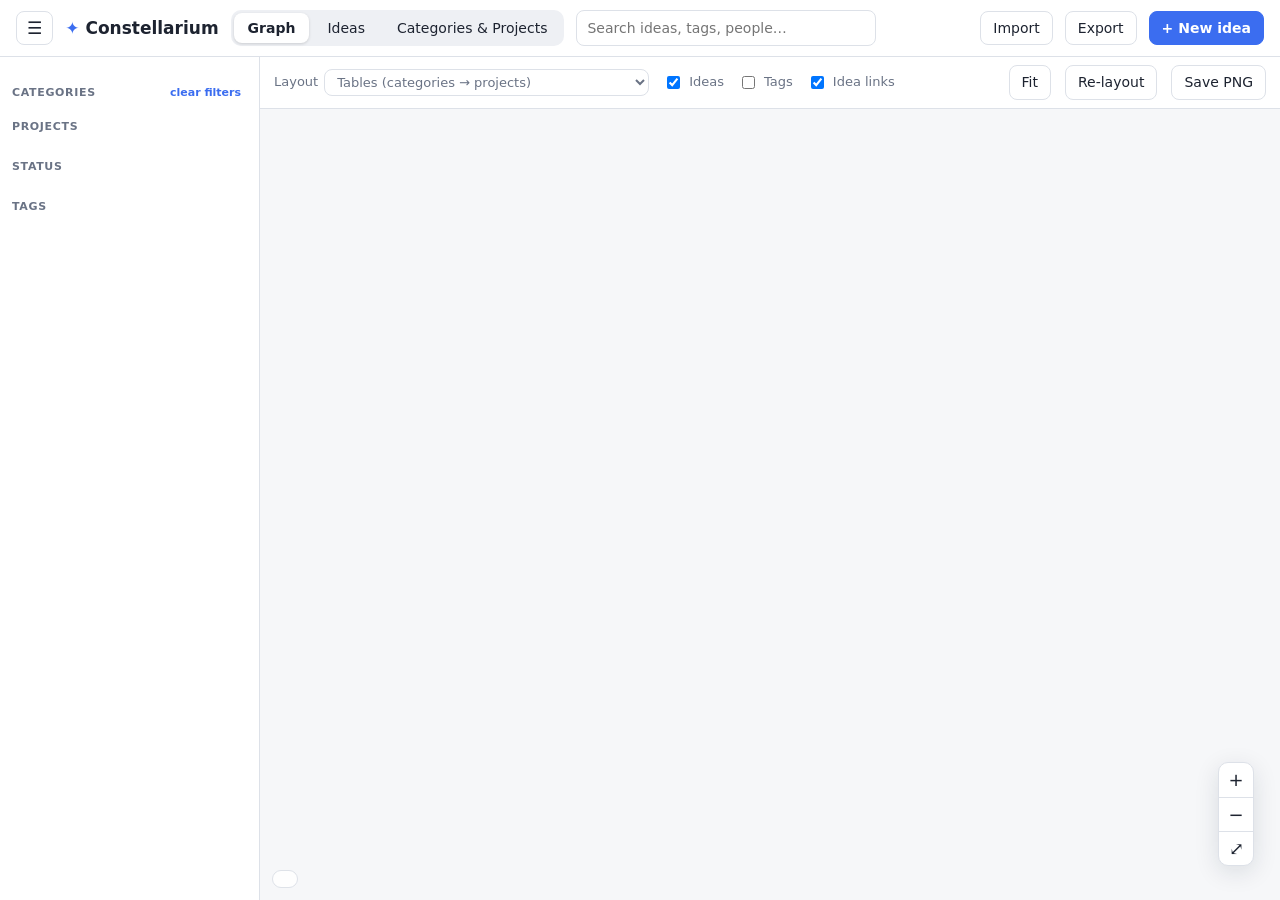
==== static/index.html @ 7af9209d "Constellarium: private idea atlas, now deployable on Vercel - Web mode in core.py (switched on by Ve" ====
<!doctype html>
<html lang="en">
<head>
<meta charset="utf-8">
<meta name="viewport" content="width=device-width, initial-scale=1">
<title>Constellarium</title>
<link rel="icon" href="favicon.png">
<link rel="stylesheet" href="style.css">
</head>
<body>
<header class="topbar">
  <button id="btnSide" class="ghost icon" title="Hide / show sidebar" aria-label="Toggle sidebar">&#9776;</button>
  <div class="brand"><span class="logo">&#10022;</span> Constellarium</div>
  <nav class="tabs" id="tabs">
    <button data-view="graph" class="active">Graph</button>
    <button data-view="ideas">Ideas</button>
    <button data-view="manage">Categories &amp; Projects</button>
  </nav>
  <input id="search" type="search" placeholder="Search ideas, tags, people…" autocomplete="off">
  <div class="spacer"></div>
  <button id="btnImport" class="ghost">Import</button>
  <button id="btnExport" class="ghost">Export</button>
  <button id="btnLogout" class="ghost" hidden>Log out</button>
  <button id="btnNew" class="primary">+ New idea</button>
</header>

<div class="layout">
  <aside class="sidebar" id="sidebar">
    <div class="stats" id="stats"></div>
    <section>
      <h4>Categories <button class="mini" id="clearFilters" title="Clear all filters">clear filters</button></h4>
      <div id="catTree" class="tree"></div>
    </section>
    <section>
      <h4>Projects</h4>
      <div id="projList" class="chips-col"></div>
    </section>
    <section>
      <h4>Status</h4>
      <div id="statusList" class="chips"></div>
    </section>
    <section>
      <h4>Tags</h4>
      <div id="tagList" class="chips"></div>
    </section>
  </aside>

  <main class="main">
    <!-- GRAPH -->
    <div id="view-graph" class="view">
      <div class="graph-toolbar">
        <label>Layout
          <select id="gMode">
            <option value="board">Tables (categories → projects)</option>
            <option value="treemap">Zoomable treemap (all ideas, click to zoom)</option>
            <option value="full">Full network (ideas · categories · projects)</option>
            <option value="map">Category ↔ Project map</option>
          </select>
        </label>
        <label class="chk gx"><input type="checkbox" id="gIdeas" checked> Ideas</label>
        <label class="chk gx"><input type="checkbox" id="gTags"> Tags</label>
        <label class="chk gx"><input type="checkbox" id="gRelated" checked> Idea links</label>
        <div class="spacer"></div>
        <button class="ghost gx" id="gFit">Fit</button>
        <button class="ghost gx" id="gReheat">Re-layout</button>
        <button class="ghost gx" id="gPng">Save PNG</button>
      </div>
      <div class="graph-wrap">
        <div id="board" class="board"></div>
        <canvas id="graph"></canvas>
        <div class="zoom" id="zoomCtl">
          <button id="zIn" title="Zoom in" aria-label="Zoom in">+</button>
          <button id="zOut" title="Zoom out" aria-label="Zoom out">&minus;</button>
          <button id="zFit" title="Reset / fit" aria-label="Reset zoom">&#10530;</button>
        </div>
        <div class="legend" id="legend"></div>
        <div class="hint" id="graphHint"></div>
        <div class="empty" id="graphEmpty" hidden></div>
        <div class="tooltip" id="tooltip" hidden></div>
        <aside class="detail" id="detail" hidden></aside>
      </div>
    </div>

    <!-- IDEAS -->
    <div id="view-ideas" class="view" hidden>
      <div class="list-toolbar">
        <label>Sort
          <select id="sortBy">
            <option value="updated">Recently updated</option>
            <option value="created">Newest</option>
            <option value="title">Title A–Z</option>
            <option value="category">Category</option>
          </select>
        </label>
        <label>Group by
          <select id="groupBy">
            <option value="">None</option>
            <option value="category">Category</option>
            <option value="project">Project</option>
            <option value="status">Status</option>
            <option value="author">Author</option>
          </select>
        </label>
        <span id="listCount" class="muted"></span>
      </div>
      <div id="ideaList" class="cards"></div>
    </div>

    <!-- MANAGE -->
    <div id="view-manage" class="view" hidden>
      <div class="manage">
        <section class="panel">
          <h3>Categories <button class="primary small" id="addCat">+ Category</button></h3>
          <p class="muted">Nest categories to build a hierarchy (e.g. Technology › AI). Ideas inherit their category's place in the graph.</p>
          <div id="manageCats" class="rows"></div>
        </section>
        <section class="panel">
          <h3>Projects <button class="primary small" id="addProj">+ Project</button></h3>
          <p class="muted">Link ideas to the projects they feed. The graph connects categories to projects through shared ideas.</p>
          <div id="manageProjs" class="rows"></div>
        </section>
        <section class="panel danger-zone">
          <h3>Data</h3>
          <p class="muted">Stored locally in <code>data/store.json</code> (auto-backups in <code>data/backups/</code>).</p>
          <div class="row-btns">
            <button class="ghost" id="loadSample">Load sample data</button>
            <button class="ghost danger" id="clearAll">Delete everything…</button>
          </div>
        </section>
      </div>
    </div>
  </main>
</div>

<!-- Idea dialog -->
<dialog id="exportDlg">
  <form method="dialog" id="exportForm" class="form">
    <h3>Export ideas</h3>
    <p class="muted small" id="expInfo"></p>
    <label>What to export
      <select name="scope">
        <option value="view">Only what I am currently filtering to</option>
        <option value="all">Everything (all ideas)</option>
      </select>
    </label>
    <div class="row2">
      <label>Filter by category <small>(includes sub-categories)</small><select name="cat" id="expCat"></select></label>
      <label>Filter by tag<select name="tag" id="expTag"></select></label>
    </div>
    <label>Format
      <select name="format">
        <option value="csv">CSV (spreadsheet; re-importable)</option>
        <option value="md">Markdown report (grouped by category, with contacts)</option>
        <option value="json">JSON (re-importable; "Everything" = full backup)</option>
      </select>
    </label>
    <div class="actions"><button type="button" class="ghost" id="expCancel">Cancel</button><button class="primary" id="expGo">Export</button></div>
  </form>
</dialog>

<dialog id="ideaDlg">
  <form method="dialog" id="ideaForm" class="form">
    <h3 id="ideaDlgTitle">New idea</h3>
    <label>Title<input name="title" required maxlength="200" autocomplete="off"></label>
    <label>Description<textarea name="description" rows="4"></textarea></label>
    <div class="grid2">
      <label>Category
        <select name="category" id="fCategory"></select>
      </label>
      <label>…or new category <small>(use “Parent &gt; Child”)</small>
        <input name="newCategory" placeholder="e.g. Technology > AI" autocomplete="off">
      </label>
    </div>
    <fieldset>
      <legend>Projects this idea feeds</legend>
      <div id="fProjects" class="checks"></div>
      <input name="newProject" placeholder="…or add new project(s), comma separated" autocomplete="off">
    </fieldset>
    <div class="grid2">
      <label>Tags <small>(comma separated)</small><input name="tags" autocomplete="off"></label>
      <label>Author / team member<input name="author" autocomplete="off" list="authorList"></label>
  <div class="row2">
    <label>Primary contact <small>(name · email / Telegram / phone)</small><input name="primaryContact" maxlength="200" autocomplete="off" list="contactList"></label>
    <label>Secondary contact <small>(backup person for context)</small><input name="secondaryContact" maxlength="200" autocomplete="off" list="contactList"></label>
  </div>
  <datalist id="contactList"></datalist>
    </div>
    <label>Source / reference <small>(chat, meeting, link)</small><input name="source" autocomplete="off"></label>
    <datalist id="authorList"></datalist>
    <div class="grid2">
      <label>Status
        <select name="status">
          <option>new</option><option>exploring</option><option>in-progress</option><option>done</option><option>shelved</option>
        </select>
      </label>
      <label>Related ideas <small>(search, tick to link)</small>
        <input id="fRelatedSearch" placeholder="filter…" autocomplete="off">
      </label>
    </div>
    <div id="fRelated" class="checks tall"></div>
    <div class="dlg-actions">
      <button type="button" class="ghost danger" id="ideaDelete" hidden>Delete</button>
      <div class="spacer"></div>
      <button type="button" class="ghost" id="ideaCancel">Cancel</button>
      <button type="submit" class="primary">Save</button>
    </div>
  </form>
</dialog>

<!-- Generic entity dialog (category / project) -->
<dialog id="entDlg">
  <form method="dialog" id="entForm" class="form">
    <h3 id="entTitle"></h3>
    <label>Name<input name="name" required maxlength="120" autocomplete="off"></label>
    <label id="entParentWrap">Parent category<select name="parent" id="entParent"></select></label>
    <label>Description<textarea name="description" rows="3"></textarea></label>
    <label>Colour<input type="color" name="color"></label>
    <div class="dlg-actions">
      <button type="button" class="ghost danger" id="entDelete" hidden>Delete</button>
      <div class="spacer"></div>
      <button type="button" class="ghost" id="entCancel">Cancel</button>
      <button type="submit" class="primary">Save</button>
    </div>
  </form>
</dialog>

<!-- Import dialog -->
<dialog id="impDlg">
  <form method="dialog" class="form wide" id="impForm">
    <h3>Import ideas</h3>
    <p class="muted">Paste <b>CSV</b> or <b>JSON</b>, or choose a file. Categories and projects are created automatically by name. Ideas with an existing title are updated, not duplicated.</p>
    <div class="row-btns">
      <input type="file" id="impFile" accept=".csv,.json,.txt,.tsv">
      <a href="#" id="impTemplate">Download CSV template</a>
    </div>
    <textarea id="impText" rows="10" placeholder="title,description,category,projects,tags,author,status,related&#10;Solar bus stops,Roof panels power displays,Sustainability > Energy,Smart City;Campus Pilot,solar;iot,Aisha,exploring,"></textarea>
    <details>
      <summary>Accepted columns / keys</summary>
      <p class="muted small"><b>title</b> (required), <b>description</b>, <b>category</b> (“Parent &gt; Child” makes a hierarchy), <b>projects</b> (separate with <code>;</code>), <b>tags</b> (<code>;</code> or <code>,</code> separated), <b>author</b>, <b>primaryContact</b>, <b>secondaryContact</b>, <b>status</b> (new / exploring / in-progress / done / shelved), <b>related</b> (titles of other ideas, <code>;</code> separated), <b>createdAt</b>.<br>
      JSON may be a plain array of ideas or <code>{"ideas":[…],"projects":[…],"categories":[…]}</code>.</p>
    </details>
    <div id="impPreview" class="muted"></div>
    <div class="dlg-actions">
      <div class="spacer"></div>
      <button type="button" class="ghost" id="impCancel">Cancel</button>
      <button type="submit" class="primary" id="impGo" disabled>Import</button>
    </div>
  </form>
</dialog>

<!-- Login (only shown when the server requires a password, e.g. on Vercel) -->
<dialog id="loginDlg" class="nodismiss">
  <form method="dialog" id="loginForm" class="form">
    <h3>Constellarium login</h3>
    <p class="muted small">This session is locked.</p>
    <label>Password<input type="password" name="password" autocomplete="current-password" required></label>
    <div id="loginErr" class="small" style="color:var(--danger);min-height:1.2em"></div>
    <div class="dlg-actions"><div class="spacer"></div><button type="submit" class="primary">Log in</button></div>
  </form>
</dialog>

<div id="toast" class="toast" hidden></div>
<script src="graph.js"></script>
<script src="board.js"></script>
<script src="treemap.js"></script>
<script src="app.js"></script>
<script>/* keep-alive ping: only the local exe needs it (to know when its window closes); never on the web */
if(/^(127\.0\.0\.1|localhost)$/.test(location.hostname)){setInterval(()=>fetch('/api/ping').catch(()=>{}),10000);fetch('/api/ping').catch(()=>{});}</script>
</body>
</html>
---- static/style.css ----
/* zoom controls + collapsible sidebar */
.zoom { position: absolute; right: 26px; bottom: 34px; z-index: 7; display: flex; flex-direction: column; background: var(--panel); border: 1px solid var(--border); border-radius: 10px; box-shadow: var(--shadow); overflow: hidden; }
.zoom button { border: none; border-radius: 0; width: 34px; height: 34px; padding: 0; font-size: 18px; line-height: 1; background: transparent; }
.zoom button + button { border-top: 1px solid var(--border); }
button.icon { padding: 4px 10px; font-size: 17px; }
.layout.side-collapsed .sidebar { display: none; }
.board-inner { transform-origin: 0 0; }
/* panel opens on the opposite side from what you clicked (left tables -> right, project cards -> left) */
.detail.dock-left { right: auto; left: 10px; }
.brow.bpin { background: color-mix(in srgb, var(--accent) 22%, transparent); outline: 2px solid var(--accent); outline-offset: -2px; }
.bcard.bpin, .pcard.bpin { box-shadow: 0 0 0 2px var(--accent), var(--shadow); }

:root {
  --bg: #f6f7f9; --panel: #ffffff; --panel2: #eef0f4; --text: #1d2330; --muted: #6a7385;
  --border: #dde1e8; --accent: #3b6df0; --accent-text: #fff; --danger: #d64545;
  --edge: rgba(90,100,120,.35); --label-halo: rgba(246,247,249,.9);
  --shadow: 0 6px 24px rgba(20,30,50,.12);
}
@media (prefers-color-scheme: dark) {
  :root {
    --bg: #12151c; --panel: #1a1f2a; --panel2: #232a38; --text: #e6e9f0; --muted: #8b95a9;
    --border: #2b3344; --accent: #5b8cff; --accent-text: #0b1020; --danger: #ff6b6b;
    --edge: rgba(150,165,195,.32); --label-halo: rgba(18,21,28,.9);
    --shadow: 0 6px 24px rgba(0,0,0,.45);
  }
}
* { box-sizing: border-box; }
html, body { height: 100%; margin: 0; }
body { background: var(--bg); color: var(--text); font: 14px/1.45 system-ui, "Segoe UI", sans-serif; display: flex; flex-direction: column; }
button, input, select, textarea { font: inherit; color: inherit; }
button { cursor: pointer; border: 1px solid var(--border); background: var(--panel); border-radius: 8px; padding: 6px 12px; }
button:hover { background: var(--panel2); }
button.primary { background: var(--accent); color: var(--accent-text); border-color: var(--accent); font-weight: 600; }
button.primary:hover { filter: brightness(1.08); }
button.ghost { background: transparent; }
button.danger { color: var(--danger); border-color: var(--danger); }
button.small { padding: 2px 10px; font-size: 12px; }
button.mini { padding: 0 6px; font-size: 11px; border: none; background: none; color: var(--accent); }
input, select, textarea { background: var(--panel); border: 1px solid var(--border); border-radius: 8px; padding: 7px 10px; width: 100%; }
input[type=checkbox] { width: auto; }
input[type=color] { padding: 2px; height: 34px; width: 60px; }
textarea { resize: vertical; }
.muted { color: var(--muted); }
.small { font-size: 12px; }
.spacer { flex: 1; }
code { background: var(--panel2); padding: 1px 5px; border-radius: 4px; }

.topbar { display: flex; align-items: center; gap: 12px; padding: 10px 16px; background: var(--panel); border-bottom: 1px solid var(--border); flex-wrap: wrap; }
.brand { font-weight: 700; font-size: 17px; }
.logo { color: var(--accent); }
.tabs { display: flex; gap: 4px; background: var(--panel2); padding: 3px; border-radius: 10px; }
.tabs button { border: none; background: transparent; padding: 5px 14px; }
.tabs button.active { background: var(--panel); box-shadow: 0 1px 3px rgba(0,0,0,.15); font-weight: 600; }
#search { max-width: 300px; }

.layout { flex: 1; display: flex; min-height: 0; }
.sidebar { width: 260px; flex-shrink: 0; overflow-y: auto; background: var(--panel); border-right: 1px solid var(--border); padding: 12px; }
.sidebar section { margin-bottom: 18px; }
.sidebar h4 { margin: 0 0 6px; font-size: 11px; letter-spacing: .06em; text-transform: uppercase; color: var(--muted); display: flex; justify-content: space-between; align-items: center; }
.stats { display: grid; grid-template-columns: repeat(2, 1fr); gap: 6px; margin-bottom: 16px; }
.stat { background: var(--panel2); border-radius: 8px; padding: 6px 10px; }
.stat b { font-size: 18px; display: block; line-height: 1.1; }
.stat span { font-size: 11px; color: var(--muted); }
.tree .node { display: flex; align-items: center; gap: 6px; padding: 3px 6px; border-radius: 6px; cursor: pointer; }
.tree .node:hover { background: var(--panel2); }
.tree .node.sel { background: var(--accent); color: var(--accent-text); }
.dot { width: 10px; height: 10px; border-radius: 50%; flex-shrink: 0; display: inline-block; }
.cnt { margin-left: auto; font-size: 11px; opacity: .7; }
.chips, .chips-col { display: flex; flex-wrap: wrap; gap: 5px; }
.chips-col { flex-direction: column; flex-wrap: nowrap; gap: 2px; }
.chip { display: inline-flex; align-items: center; gap: 5px; padding: 2px 9px; border-radius: 999px; background: var(--panel2); font-size: 12px; cursor: pointer; border: 1px solid transparent; }
.chip.sel { border-color: var(--accent); background: color-mix(in srgb, var(--accent) 18%, transparent); }
.chips-col .chip { border-radius: 6px; padding: 4px 8px; font-size: 13px; }
.chip.static { cursor: default; }

.main { flex: 1; min-width: 0; display: flex; flex-direction: column; }
.view { flex: 1; min-height: 0; display: flex; flex-direction: column; }
.view[hidden] { display: none; }
.graph-toolbar, .list-toolbar { display: flex; align-items: center; gap: 14px; padding: 8px 14px; border-bottom: 1px solid var(--border); background: var(--panel); flex-wrap: wrap; }
.graph-toolbar label, .list-toolbar label { display: flex; align-items: center; gap: 6px; color: var(--muted); font-size: 13px; }
.graph-toolbar select, .list-toolbar select { width: auto; padding: 4px 8px; }
.chk { cursor: pointer; }
.graph-wrap { position: relative; flex: 1; min-height: 0; overflow: hidden; }
#graph { position: absolute; inset: 0; width: 100%; height: 100%; display: block; cursor: grab; touch-action: none; }
#graph.dragging { cursor: grabbing; }
#graph.hovering { cursor: pointer; }
.legend { position: absolute; left: 12px; bottom: 12px; background: var(--panel); border: 1px solid var(--border); border-radius: 10px; padding: 8px 12px; font-size: 12px; display: flex; flex-direction: column; gap: 4px; opacity: .95; }
.legend i { display: inline-block; width: 11px; height: 11px; margin-right: 6px; vertical-align: -1px; }
.hint { position: absolute; right: 12px; bottom: 10px; font-size: 11px; color: var(--muted); pointer-events: none; }
.empty { position: absolute; inset: 0; display: flex; flex-direction: column; gap: 10px; align-items: center; justify-content: center; text-align: center; color: var(--muted); padding: 24px; }
.empty[hidden] { display: none; }
.tooltip { position: absolute; pointer-events: none; background: var(--panel); border: 1px solid var(--border); box-shadow: var(--shadow); border-radius: 8px; padding: 6px 10px; max-width: 280px; font-size: 12px; z-index: 5; }
.tooltip[hidden] { display: none; }
.detail { position: absolute; top: 10px; right: 10px; width: 320px; max-height: calc(100% - 20px); overflow-y: auto; background: var(--panel); border: 1px solid var(--border); border-radius: 12px; box-shadow: var(--shadow); padding: 14px; z-index: 6; }
.detail[hidden] { display: none; }
.detail h3 { margin: 0 0 4px; font-size: 16px; }
.detail .close { float: right; border: none; background: none; font-size: 18px; padding: 0 4px; }
.detail .kind { font-size: 11px; text-transform: uppercase; letter-spacing: .06em; color: var(--muted); }
.detail .sec { margin-top: 12px; }
.detail .sec b { font-size: 11px; text-transform: uppercase; letter-spacing: .05em; color: var(--muted); display: block; margin-bottom: 4px; }
.detail ul { margin: 0; padding: 0; list-style: none; }
.detail li { padding: 3px 0; cursor: pointer; display: flex; gap: 6px; align-items: center; }
.detail li:hover { text-decoration: underline; }
.detail .actions { margin-top: 12px; display: flex; gap: 6px; flex-wrap: wrap; }

.cards { padding: 14px; overflow-y: auto; display: grid; grid-template-columns: repeat(auto-fill, minmax(290px, 1fr)); gap: 12px; align-content: start; }
.group-h { grid-column: 1 / -1; margin: 8px 0 0; font-size: 13px; text-transform: uppercase; letter-spacing: .06em; color: var(--muted); display: flex; align-items: center; gap: 8px; }
.card { background: var(--panel); border: 1px solid var(--border); border-radius: 12px; padding: 12px 14px; cursor: pointer; border-left: 4px solid var(--c, var(--border)); display: flex; flex-direction: column; gap: 6px; }
.card:hover { box-shadow: var(--shadow); }
.card h5 { margin: 0; font-size: 15px; }
.card p { margin: 0; color: var(--muted); display: -webkit-box; -webkit-line-clamp: 3; -webkit-box-orient: vertical; overflow: hidden; }
.card .meta { display: flex; flex-wrap: wrap; gap: 5px; align-items: center; font-size: 12px; color: var(--muted); }
.badge { padding: 1px 8px; border-radius: 999px; font-size: 11px; background: var(--panel2); }
.badge.status-in-progress { background: #3b6df022; color: var(--accent); }
.badge.status-done { background: #27ae6026; color: #27ae60; }
.badge.status-shelved { background: #8883; }
.badge.status-exploring { background: #e2b93b30; }
.list-empty { grid-column: 1 / -1; text-align: center; color: var(--muted); padding: 60px 10px; }

.manage { padding: 14px; overflow-y: auto; display: grid; grid-template-columns: repeat(auto-fit, minmax(340px, 1fr)); gap: 14px; align-content: start; }
.panel { background: var(--panel); border: 1px solid var(--border); border-radius: 12px; padding: 14px; }
.panel h3 { margin: 0 0 4px; display: flex; justify-content: space-between; align-items: center; }
.rows { display: flex; flex-direction: column; gap: 3px; margin-top: 10px; }
.row { display: flex; align-items: center; gap: 8px; padding: 5px 8px; border-radius: 8px; background: var(--panel2); }
.row .name { flex: 1; min-width: 0; overflow: hidden; text-overflow: ellipsis; white-space: nowrap; }
.row-btns { display: flex; gap: 8px; align-items: center; flex-wrap: wrap; margin-top: 8px; }

dialog { border: 1px solid var(--border); border-radius: 14px; background: var(--panel); color: var(--text); padding: 0; width: min(620px, 94vw); box-shadow: var(--shadow); }
dialog.wide-dlg, #impDlg { width: min(760px, 94vw); }
dialog::backdrop { background: rgba(0,0,0,.45); }
.form { padding: 18px 20px; display: flex; flex-direction: column; gap: 10px; max-height: 88vh; overflow-y: auto; }
.form h3 { margin: 0; }
.row2 { display: grid; grid-template-columns: 1fr 1fr; gap: 10px; }
@media (max-width: 560px) { .row2 { grid-template-columns: 1fr; } }
.form label { display: flex; flex-direction: column; gap: 3px; font-size: 12px; color: var(--muted); }
.form label input, .form label select, .form label textarea { color: var(--text); font-size: 14px; }
.grid2 { display: grid; grid-template-columns: 1fr 1fr; gap: 10px; }
fieldset { border: 1px solid var(--border); border-radius: 8px; padding: 8px 10px; margin: 0; display: flex; flex-direction: column; gap: 8px; }
legend { font-size: 12px; color: var(--muted); padding: 0 4px; }
.checks { display: flex; flex-wrap: wrap; gap: 4px 12px; }
.checks.tall { max-height: 150px; overflow-y: auto; border: 1px solid var(--border); border-radius: 8px; padding: 6px 8px; flex-direction: column; flex-wrap: nowrap; gap: 2px; }
.checks label { flex-direction: row; align-items: center; gap: 5px; color: var(--text); font-size: 13px; cursor: pointer; }
.dlg-actions { display: flex; gap: 8px; align-items: center; margin-top: 4px; }
#impText { font-family: ui-monospace, Consolas, monospace; font-size: 12px; }
.toast { position: fixed; left: 50%; bottom: 24px; transform: translateX(-50%); background: var(--text); color: var(--bg); padding: 9px 16px; border-radius: 10px; box-shadow: var(--shadow); z-index: 50; }
.toast[hidden] { display: none; }

@media (max-width: 860px) {
  .layout { flex-direction: column; }
  .sidebar { width: auto; max-height: 34vh; border-right: none; border-bottom: 1px solid var(--border); }
  .detail { width: calc(100% - 20px); max-height: 50%; top: auto; bottom: 10px; }
  .grid2 { grid-template-columns: 1fr; }
}

/* ---- board (tables) view ---- */
.board { position: absolute; inset: 0; overflow: auto; padding: 16px 20px 40px; }
.board[hidden] { display: none; }
.board-inner { position: relative; display: grid; grid-template-columns: minmax(300px, 520px) minmax(90px, 1fr) minmax(220px, 300px); min-width: 700px; }
.blinks { position: absolute; left: 0; top: 0; pointer-events: none; z-index: 0; overflow: visible; }
.bleft, .bright { position: relative; z-index: 1; }
.bright { min-height: 100px; }
.bfam { margin-bottom: 18px; }
.bfh { margin: 0 0 8px; font-size: 12px; text-transform: uppercase; letter-spacing: .07em; color: var(--muted); display: flex; align-items: center; gap: 8px; }
.bcards { display: flex; flex-direction: column; gap: 8px; }
.bcard, .pcard { background: var(--panel); border: 1px solid var(--border); border-left: 4px solid var(--c, var(--border)); border-radius: 10px; overflow: hidden; transition: opacity .12s; }
.pcard { position: absolute; left: 0; right: 0; border-left-width: 1px; border-top: 4px solid var(--c); }
.pcard.np { opacity: .75; }
.bdim { opacity: .18; }
.bh { display: flex; align-items: center; gap: 7px; padding: 6px 10px; background: var(--panel2); cursor: pointer; font-size: 13px; }
.bh b { flex: 1; min-width: 0; overflow: hidden; text-overflow: ellipsis; white-space: nowrap; }
.dia { width: 9px; height: 9px; transform: rotate(45deg); display: inline-block; flex-shrink: 0; }
.bcard table, .pcard table { width: 100%; border-collapse: collapse; font-size: 12.5px; }
.bcard td, .pcard td { padding: 3px 8px; border-top: 1px solid var(--border); }
.brow { cursor: pointer; }
.brow:hover, .pcard tr[data-gocat]:hover, .bmore:hover { background: var(--panel2); }
.pcard tr[data-gocat] { cursor: pointer; }
.bt { overflow: hidden; text-overflow: ellipsis; white-space: nowrap; max-width: 0; width: 100%; }
.pd { white-space: nowrap; text-align: right; width: 1%; }
.pd .dot { width: 8px; height: 8px; margin-left: 3px; }
.pn { text-align: right; width: 1%; color: var(--muted); }
.st { width: 12px; padding: 0 !important; }
.st::before { content: ''; display: block; width: 7px; height: 7px; border-radius: 50%; margin-left: 8px; background: #8a93a6; }
.st-exploring::before { background: #e2b93b; } .st-in-progress::before { background: var(--accent); }
.st-done::before { background: #27ae60; } .st-shelved::before { background: transparent; border: 1.5px solid #8a93a6; }
.bmore { cursor: pointer; color: var(--accent); }

/* author display rules (canvas, legend, toolbar labels) must not override the hidden attribute */
[hidden] { display: none !important; }

/* board: use the full width, roomier spacing */
.board { padding: 24px 36px 60px; }
.board-inner { grid-template-columns: minmax(380px, 46%) minmax(160px, 1fr) minmax(260px, 360px); min-width: 900px; }
.bfam { margin-bottom: 30px; }
.bfh { margin-bottom: 12px; font-size: 13px; }
.bcards { gap: 16px; }
.bh { padding: 9px 14px; font-size: 14.5px; }
.bcard table, .pcard table { font-size: 14px; }
.bcard td, .pcard td { padding: 7px 12px; }
.st::before { margin-left: 6px; }
.pcard { border-radius: 12px; }

/* ---------- zoomable treemap ---------- */
#board.tm { display: flex; flex-direction: column; overflow: hidden; padding: 10px 14px 28px; }
.tm-bar { display: flex; align-items: center; justify-content: space-between; gap: 12px; flex-wrap: wrap; padding-bottom: 8px; font-size: 13px; }
.tm-crumbs { display: flex; align-items: center; gap: 6px; flex-wrap: wrap; }
.tm-crumbs a { cursor: pointer; color: var(--accent); }
.tm-crumbs a:hover { text-decoration: underline; }
.tm-sep { color: var(--muted); }
.tm-tools { display: flex; align-items: center; gap: 14px; flex-wrap: wrap; }
.tm-tools select { font-size: 12px; max-width: 170px; }
.tm-legend { display: inline-flex; gap: 10px; font-size: 11px; color: var(--muted); }
.tm-legend i { display: inline-block; width: 8px; height: 8px; border-radius: 2px; margin-right: 4px; }
.tm-map { position: relative; flex: 1; min-height: 0; border-radius: 8px; overflow: hidden; animation: tmIn .16s ease-out; }
@keyframes tmIn { from { opacity: .55; transform: scale(.985); } to { opacity: 1; transform: none; } }
.tm-map > div { position: absolute; box-sizing: border-box; }
.tm-grp { border: 1px solid; border-radius: 6px; cursor: zoom-in; }
.tm-grp.tiny { border: 0; border-radius: 3px; opacity: .85; }
.tm-gh { display: flex; align-items: center; gap: 5px; height: 17px; padding: 0 5px; font-size: 11px; font-weight: 600; color: var(--text); white-space: nowrap; overflow: hidden; pointer-events: none; }
.tm-gh i { width: 7px; height: 7px; border-radius: 2px; flex: none; }
.tm-gh span { overflow: hidden; text-overflow: ellipsis; }
.tm-gh em { margin-left: auto; font-style: normal; font-weight: 400; color: var(--muted); }
.tm-leaf { border: 1px solid var(--bg); border-radius: 3px; overflow: hidden; cursor: pointer; transition: opacity .12s; }
.tm-leaf span { display: -webkit-box; -webkit-box-orient: vertical; overflow: hidden; padding: 2px 4px; font-size: 11px; line-height: 13px; color: #fff; text-shadow: 0 1px 1px rgba(0,0,0,.35); pointer-events: none; }
.tm-leaf:hover { outline: 2px solid var(--text); outline-offset: -1px; z-index: 2; }
.tm-leaf.sel { outline: 2px solid var(--accent); outline-offset: -1px; z-index: 3; }
.tm-leaf.dim { opacity: .16; }
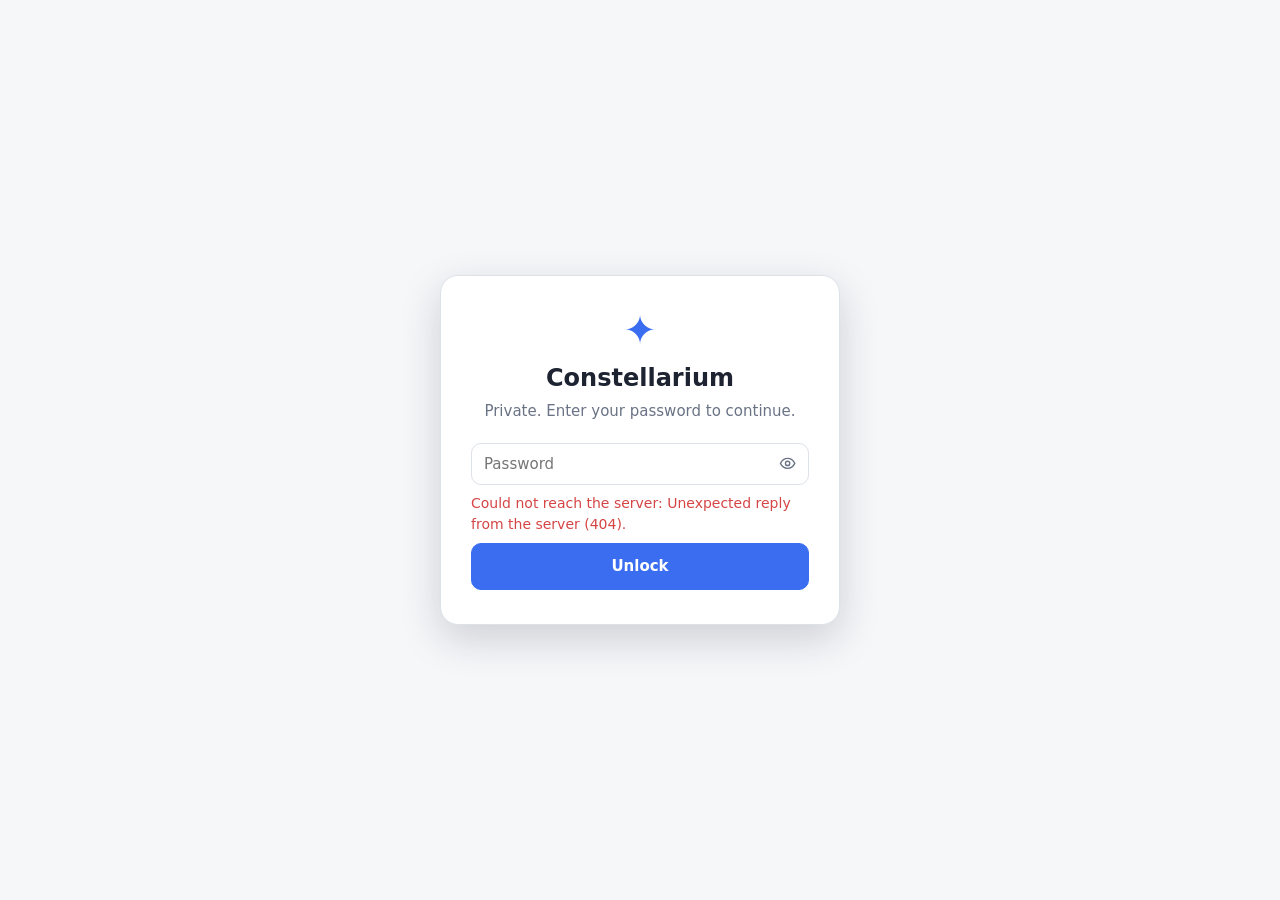
==== commit d64bb2e8: "Hub redesign: Banks / To-do list / Passwords with a second password - Home with three cards after th" ====
--- a/static/index.html
+++ b/static/index.html
@@ -3,268 +3,81 @@
 <head>
 <meta charset="utf-8">
 <meta name="viewport" content="width=device-width, initial-scale=1">
+<meta name="robots" content="noindex, nofollow">
 <title>Constellarium</title>
 <link rel="icon" href="favicon.png">
-<link rel="stylesheet" href="style.css">
+<link rel="stylesheet" href="shell.css">
 </head>
 <body>
-<header class="topbar">
-  <button id="btnSide" class="ghost icon" title="Hide / show sidebar" aria-label="Toggle sidebar">&#9776;</button>
-  <div class="brand"><span class="logo">&#10022;</span> Constellarium</div>
-  <nav class="tabs" id="tabs">
-    <button data-view="graph" class="active">Graph</button>
-    <button data-view="ideas">Ideas</button>
-    <button data-view="manage">Categories &amp; Projects</button>
-  </nav>
-  <input id="search" type="search" placeholder="Search ideas, tags, people…" autocomplete="off">
-  <div class="spacer"></div>
-  <button id="btnImport" class="ghost">Import</button>
-  <button id="btnExport" class="ghost">Export</button>
-  <button id="btnLogout" class="ghost" hidden>Log out</button>
-  <button id="btnNew" class="primary">+ New idea</button>
-</header>
 
-<div class="layout">
-  <aside class="sidebar" id="sidebar">
-    <div class="stats" id="stats"></div>
-    <section>
-      <h4>Categories <button class="mini" id="clearFilters" title="Clear all filters">clear filters</button></h4>
-      <div id="catTree" class="tree"></div>
-    </section>
-    <section>
-      <h4>Projects</h4>
-      <div id="projList" class="chips-col"></div>
-    </section>
-    <section>
-      <h4>Status</h4>
-      <div id="statusList" class="chips"></div>
-    </section>
-    <section>
-      <h4>Tags</h4>
-      <div id="tagList" class="chips"></div>
-    </section>
-  </aside>
-
-  <main class="main">
-    <!-- GRAPH -->
-    <div id="view-graph" class="view">
-      <div class="graph-toolbar">
-        <label>Layout
-          <select id="gMode">
-            <option value="board">Tables (categories → projects)</option>
-            <option value="treemap">Zoomable treemap (all ideas, click to zoom)</option>
-            <option value="full">Full network (ideas · categories · projects)</option>
-            <option value="map">Category ↔ Project map</option>
-          </select>
-        </label>
-        <label class="chk gx"><input type="checkbox" id="gIdeas" checked> Ideas</label>
-        <label class="chk gx"><input type="checkbox" id="gTags"> Tags</label>
-        <label class="chk gx"><input type="checkbox" id="gRelated" checked> Idea links</label>
-        <div class="spacer"></div>
-        <button class="ghost gx" id="gFit">Fit</button>
-        <button class="ghost gx" id="gReheat">Re-layout</button>
-        <button class="ghost gx" id="gPng">Save PNG</button>
-      </div>
-      <div class="graph-wrap">
-        <div id="board" class="board"></div>
-        <canvas id="graph"></canvas>
-        <div class="zoom" id="zoomCtl">
-          <button id="zIn" title="Zoom in" aria-label="Zoom in">+</button>
-          <button id="zOut" title="Zoom out" aria-label="Zoom out">&minus;</button>
-          <button id="zFit" title="Reset / fit" aria-label="Reset zoom">&#10530;</button>
-        </div>
-        <div class="legend" id="legend"></div>
-        <div class="hint" id="graphHint"></div>
-        <div class="empty" id="graphEmpty" hidden></div>
-        <div class="tooltip" id="tooltip" hidden></div>
-        <aside class="detail" id="detail" hidden></aside>
-      </div>
+<!-- Sign in (main password) -->
+<div class="loginwrap" id="login" hidden>
+  <form class="logincard" id="loginForm" autocomplete="on">
+    <div class="bigmark">&#10022;</div>
+    <h1>Constellarium</h1>
+    <p class="muted">Private. Enter your password to continue.</p>
+    <div class="pwfield">
+      <input type="password" name="password" id="loginPw" autocomplete="current-password" placeholder="Password" required aria-label="Password">
+      <button type="button" class="eyebtn" data-eye="loginPw" aria-label="Show or hide what I typed" title="Show / hide what I typed"></button>
     </div>
-
-    <!-- IDEAS -->
-    <div id="view-ideas" class="view" hidden>
-      <div class="list-toolbar">
-        <label>Sort
-          <select id="sortBy">
-            <option value="updated">Recently updated</option>
-            <option value="created">Newest</option>
-            <option value="title">Title A–Z</option>
-            <option value="category">Category</option>
-          </select>
-        </label>
-        <label>Group by
-          <select id="groupBy">
-            <option value="">None</option>
-            <option value="category">Category</option>
-            <option value="project">Project</option>
-            <option value="status">Status</option>
-            <option value="author">Author</option>
-          </select>
-        </label>
-        <span id="listCount" class="muted"></span>
-      </div>
-      <div id="ideaList" class="cards"></div>
-    </div>
-
-    <!-- MANAGE -->
-    <div id="view-manage" class="view" hidden>
-      <div class="manage">
-        <section class="panel">
-          <h3>Categories <button class="primary small" id="addCat">+ Category</button></h3>
-          <p class="muted">Nest categories to build a hierarchy (e.g. Technology › AI). Ideas inherit their category's place in the graph.</p>
-          <div id="manageCats" class="rows"></div>
-        </section>
-        <section class="panel">
-          <h3>Projects <button class="primary small" id="addProj">+ Project</button></h3>
-          <p class="muted">Link ideas to the projects they feed. The graph connects categories to projects through shared ideas.</p>
-          <div id="manageProjs" class="rows"></div>
-        </section>
-        <section class="panel danger-zone">
-          <h3>Data</h3>
-          <p class="muted">Stored locally in <code>data/store.json</code> (auto-backups in <code>data/backups/</code>).</p>
-          <div class="row-btns">
-            <button class="ghost" id="loadSample">Load sample data</button>
-            <button class="ghost danger" id="clearAll">Delete everything…</button>
-          </div>
-        </section>
-      </div>
-    </div>
-  </main>
+    <div class="errline" id="loginErr" role="alert"></div>
+    <button type="submit" class="primary" id="loginGo">Unlock</button>
+  </form>
 </div>
 
-<!-- Idea dialog -->
-<dialog id="exportDlg">
-  <form method="dialog" id="exportForm" class="form">
-    <h3>Export ideas</h3>
-    <p class="muted small" id="expInfo"></p>
-    <label>What to export
-      <select name="scope">
-        <option value="view">Only what I am currently filtering to</option>
-        <option value="all">Everything (all ideas)</option>
-      </select>
+<!-- The app (after sign in) -->
+<div id="app" hidden>
+  <header class="bar">
+    <a class="brand" href="#home" title="Home"><span class="logo">&#10022;</span> Constellarium</a>
+    <nav class="crumbs" id="crumbs" aria-label="Where you are"></nav>
+    <div class="spacer"></div>
+    <button class="ghost" id="btnLogout" title="Sign out of Constellarium">Log out</button>
+  </header>
+  <main id="view"></main>
+</div>
+
+<dialog id="taskDlg">
+  <form method="dialog" class="form" id="taskForm">
+    <h3 id="taskDlgTitle">Task</h3>
+    <label>Task<input type="text" name="title" maxlength="300" required autocomplete="off"></label>
+    <label>Notes (optional)<textarea name="notes" rows="3" maxlength="5000"></textarea></label>
+    <div class="row2">
+      <label>Due (optional)<input type="date" name="due"></label>
+      <label>Priority<select name="priority"><option value="normal">Normal</option><option value="high">High</option></select></label>
+    </div>
+    <label>Linked idea / problem (optional)
+      <input type="search" id="linkSearch" placeholder="Search IdeaBank and ProblemBank…" autocomplete="off">
     </label>
-    <div class="row2">
-      <label>Filter by category <small>(includes sub-categories)</small><select name="cat" id="expCat"></select></label>
-      <label>Filter by tag<select name="tag" id="expTag"></select></label>
-    </div>
-    <label>Format
-      <select name="format">
-        <option value="csv">CSV (spreadsheet; re-importable)</option>
-        <option value="md">Markdown report (grouped by category, with contacts)</option>
-        <option value="json">JSON (re-importable; "Everything" = full backup)</option>
-      </select>
-    </label>
-    <div class="actions"><button type="button" class="ghost" id="expCancel">Cancel</button><button class="primary" id="expGo">Export</button></div>
+    <div id="linkChosen" class="small"></div>
+    <div class="picker" id="linkList" hidden></div>
+    <div class="errline" id="taskErr" role="alert"></div>
+    <div class="dlg-actions"><button type="button" class="danger" id="taskDelete" hidden>Delete</button><div class="spacer"></div><button type="button" id="taskCancel">Cancel</button><button type="submit" class="primary">Save</button></div>
   </form>
 </dialog>
 
-<dialog id="ideaDlg">
-  <form method="dialog" id="ideaForm" class="form">
-    <h3 id="ideaDlgTitle">New idea</h3>
-    <label>Title<input name="title" required maxlength="200" autocomplete="off"></label>
-    <label>Description<textarea name="description" rows="4"></textarea></label>
-    <div class="grid2">
-      <label>Category
-        <select name="category" id="fCategory"></select>
-      </label>
-      <label>…or new category <small>(use “Parent &gt; Child”)</small>
-        <input name="newCategory" placeholder="e.g. Technology > AI" autocomplete="off">
-      </label>
+<dialog id="entryDlg">
+  <form method="dialog" class="form" id="entryForm" autocomplete="off">
+    <h3 id="entryDlgTitle">Password</h3>
+    <label>Name (site or app)<input type="text" name="name" maxlength="120" required autocomplete="off"></label>
+    <div class="row2">
+      <label>Username / email<input type="text" name="username" maxlength="200" autocomplete="off"></label>
+      <label>Website (optional)<input type="text" name="url" maxlength="300" placeholder="https://" autocomplete="off"></label>
     </div>
-    <fieldset>
-      <legend>Projects this idea feeds</legend>
-      <div id="fProjects" class="checks"></div>
-      <input name="newProject" placeholder="…or add new project(s), comma separated" autocomplete="off">
-    </fieldset>
-    <div class="grid2">
-      <label>Tags <small>(comma separated)</small><input name="tags" autocomplete="off"></label>
-      <label>Author / team member<input name="author" autocomplete="off" list="authorList"></label>
-  <div class="row2">
-    <label>Primary contact <small>(name · email / Telegram / phone)</small><input name="primaryContact" maxlength="200" autocomplete="off" list="contactList"></label>
-    <label>Secondary contact <small>(backup person for context)</small><input name="secondaryContact" maxlength="200" autocomplete="off" list="contactList"></label>
-  </div>
-  <datalist id="contactList"></datalist>
-    </div>
-    <label>Source / reference <small>(chat, meeting, link)</small><input name="source" autocomplete="off"></label>
-    <datalist id="authorList"></datalist>
-    <div class="grid2">
-      <label>Status
-        <select name="status">
-          <option>new</option><option>exploring</option><option>in-progress</option><option>done</option><option>shelved</option>
-        </select>
-      </label>
-      <label>Related ideas <small>(search, tick to link)</small>
-        <input id="fRelatedSearch" placeholder="filter…" autocomplete="off">
-      </label>
-    </div>
-    <div id="fRelated" class="checks tall"></div>
-    <div class="dlg-actions">
-      <button type="button" class="ghost danger" id="ideaDelete" hidden>Delete</button>
-      <div class="spacer"></div>
-      <button type="button" class="ghost" id="ideaCancel">Cancel</button>
-      <button type="submit" class="primary">Save</button>
-    </div>
+    <label>Password
+      <div class="pwfield"><input type="password" name="password" id="entryPw" maxlength="1000" autocomplete="new-password" spellcheck="false"><button type="button" class="eyebtn" data-eye="entryPw" aria-label="Show or hide" title="Show / hide"></button></div>
+    </label>
+    <div><button type="button" id="entryGen" class="ghost">Generate a strong password</button></div>
+    <label>Notes (encrypted too)<textarea name="notes" rows="3" maxlength="5000" autocomplete="off"></textarea></label>
+    <div class="errline" id="entryErr" role="alert"></div>
+    <div class="dlg-actions"><div class="spacer"></div><button type="button" id="entryCancel">Cancel</button><button type="submit" class="primary" id="entrySave">Save</button></div>
   </form>
 </dialog>
 
-<!-- Generic entity dialog (category / project) -->
-<dialog id="entDlg">
-  <form method="dialog" id="entForm" class="form">
-    <h3 id="entTitle"></h3>
-    <label>Name<input name="name" required maxlength="120" autocomplete="off"></label>
-    <label id="entParentWrap">Parent category<select name="parent" id="entParent"></select></label>
-    <label>Description<textarea name="description" rows="3"></textarea></label>
-    <label>Colour<input type="color" name="color"></label>
-    <div class="dlg-actions">
-      <button type="button" class="ghost danger" id="entDelete" hidden>Delete</button>
-      <div class="spacer"></div>
-      <button type="button" class="ghost" id="entCancel">Cancel</button>
-      <button type="submit" class="primary">Save</button>
-    </div>
-  </form>
-</dialog>
-
-<!-- Import dialog -->
-<dialog id="impDlg">
-  <form method="dialog" class="form wide" id="impForm">
-    <h3>Import ideas</h3>
-    <p class="muted">Paste <b>CSV</b> or <b>JSON</b>, or choose a file. Categories and projects are created automatically by name. Ideas with an existing title are updated, not duplicated.</p>
-    <div class="row-btns">
-      <input type="file" id="impFile" accept=".csv,.json,.txt,.tsv">
-      <a href="#" id="impTemplate">Download CSV template</a>
-    </div>
-    <textarea id="impText" rows="10" placeholder="title,description,category,projects,tags,author,status,related&#10;Solar bus stops,Roof panels power displays,Sustainability > Energy,Smart City;Campus Pilot,solar;iot,Aisha,exploring,"></textarea>
-    <details>
-      <summary>Accepted columns / keys</summary>
-      <p class="muted small"><b>title</b> (required), <b>description</b>, <b>category</b> (“Parent &gt; Child” makes a hierarchy), <b>projects</b> (separate with <code>;</code>), <b>tags</b> (<code>;</code> or <code>,</code> separated), <b>author</b>, <b>primaryContact</b>, <b>secondaryContact</b>, <b>status</b> (new / exploring / in-progress / done / shelved), <b>related</b> (titles of other ideas, <code>;</code> separated), <b>createdAt</b>.<br>
-      JSON may be a plain array of ideas or <code>{"ideas":[…],"projects":[…],"categories":[…]}</code>.</p>
-    </details>
-    <div id="impPreview" class="muted"></div>
-    <div class="dlg-actions">
-      <div class="spacer"></div>
-      <button type="button" class="ghost" id="impCancel">Cancel</button>
-      <button type="submit" class="primary" id="impGo" disabled>Import</button>
-    </div>
-  </form>
-</dialog>
-
-<!-- Login (only shown when the server requires a password, e.g. on Vercel) -->
-<dialog id="loginDlg" class="nodismiss">
-  <form method="dialog" id="loginForm" class="form">
-    <h3>Constellarium login</h3>
-    <p class="muted small">This session is locked.</p>
-    <label>Password<input type="password" name="password" autocomplete="current-password" required></label>
-    <div id="loginErr" class="small" style="color:var(--danger);min-height:1.2em"></div>
-    <div class="dlg-actions"><div class="spacer"></div><button type="submit" class="primary">Log in</button></div>
-  </form>
-</dialog>
-
-<div id="toast" class="toast" hidden></div>
-<script src="graph.js"></script>
-<script src="board.js"></script>
-<script src="treemap.js"></script>
-<script src="app.js"></script>
-<script>/* keep-alive ping: only the local exe needs it (to know when its window closes); never on the web */
-if(/^(127\.0\.0\.1|localhost)$/.test(location.hostname)){setInterval(()=>fetch('/api/ping').catch(()=>{}),10000);fetch('/api/ping').catch(()=>{});}</script>
+<div id="toast" hidden></div>
+<script src="shell.js"></script>
+<script src="todo.js"></script>
+<script src="vault.js"></script>
+<script src="hub.js"></script>
+<script src="ping.js"></script>
 </body>
 </html>
--- a/static/shell.css
+++ b/static/shell.css
@@ -0,0 +1,172 @@
+/* Constellarium home: login, three cards, to-do list, password manager. Same palette as style.css (the bank app). */
+:root {
+  --bg: #f6f7f9; --panel: #ffffff; --panel2: #eef0f4; --text: #1d2330; --muted: #6a7385;
+  --border: #dde1e8; --accent: #3b6df0; --accent-text: #fff; --danger: #d64545; --ok: #2c9a5f; --warn: #d98a1f;
+  --shadow: 0 6px 24px rgba(20,30,50,.10); --shadow-lg: 0 14px 40px rgba(20,30,50,.18);
+  --c-banks: #3b6df0; --c-todo: #2c9a5f; --c-vault: #8a5cf0;
+}
+@media (prefers-color-scheme: dark) {
+  :root {
+    --bg: #12151c; --panel: #1a1f2a; --panel2: #232a38; --text: #e6e9f0; --muted: #8b95a9;
+    --border: #2b3344; --accent: #5b8cff; --accent-text: #0b1020; --danger: #ff6b6b; --ok: #4fc58a; --warn: #f0b14a;
+    --shadow: 0 6px 24px rgba(0,0,0,.4); --shadow-lg: 0 14px 40px rgba(0,0,0,.55);
+    --c-banks: #5b8cff; --c-todo: #4fc58a; --c-vault: #a98bff;
+  }
+}
+* { box-sizing: border-box; }
+[hidden] { display: none !important; }
+html, body { margin: 0; min-height: 100%; }
+body { background: var(--bg); color: var(--text); font: 15px/1.5 system-ui, "Segoe UI", sans-serif; }
+button, input, select, textarea { font: inherit; color: inherit; }
+button { cursor: pointer; border: 1px solid var(--border); background: var(--panel); border-radius: 10px; padding: 8px 14px; }
+button:hover { background: var(--panel2); }
+button.primary { background: var(--accent); color: var(--accent-text); border-color: var(--accent); font-weight: 600; }
+button.primary:hover { filter: brightness(1.08); }
+button.ghost { background: transparent; }
+button.danger { color: var(--danger); border-color: var(--danger); background: transparent; }
+button:focus-visible, a:focus-visible, input:focus-visible, select:focus-visible, textarea:focus-visible { outline: 2px solid var(--accent); outline-offset: 2px; }
+input, select, textarea { background: var(--panel); border: 1px solid var(--border); border-radius: 10px; padding: 9px 12px; width: 100%; }
+textarea { resize: vertical; }
+input[type=checkbox] { width: auto; }
+a { color: var(--accent); }
+.muted { color: var(--muted); }
+.small { font-size: 13px; }
+.spacer { flex: 1; }
+svg.i { width: 1.15em; height: 1.15em; fill: none; stroke: currentColor; stroke-width: 1.9; stroke-linecap: round; stroke-linejoin: round; vertical-align: -0.2em; }
+
+/* ---- top bar ---- */
+.bar { display: flex; align-items: center; gap: 12px; padding: 12px 22px; background: var(--panel); border-bottom: 1px solid var(--border); position: sticky; top: 0; z-index: 5; }
+.bar .brand { font-weight: 700; font-size: 17px; color: inherit; text-decoration: none; display: flex; gap: 8px; align-items: center; }
+.bar .brand .logo { color: var(--accent); }
+.bar button { white-space: nowrap; }
+.crumbs { color: var(--muted); display: flex; gap: 8px; align-items: center; }
+.crumbs b { color: var(--text); font-weight: 600; }
+.crumbs a { color: var(--muted); text-decoration: none; }
+.crumbs a:hover { color: var(--text); }
+main { max-width: 1040px; margin: 0 auto; padding: 34px 22px 80px; }
+
+/* ---- login ---- */
+.loginwrap { min-height: 100vh; display: grid; place-items: center; padding: 22px; }
+.logincard { width: 100%; max-width: 400px; background: var(--panel); border: 1px solid var(--border); border-radius: 18px; padding: 34px 30px; box-shadow: var(--shadow-lg); text-align: center; }
+.logincard .bigmark { font-size: 40px; color: var(--accent); line-height: 1; }
+.logincard h1 { margin: 10px 0 4px; font-size: 24px; }
+.logincard p { margin: 0 0 20px; }
+.pwfield { position: relative; text-align: left; }
+.pwfield input { padding-right: 46px; }
+.eyebtn { position: absolute; right: 4px; top: 50%; transform: translateY(-50%); border: none; background: transparent; padding: 7px 9px; border-radius: 8px; color: var(--muted); }
+.eyebtn:hover { color: var(--text); background: var(--panel2); }
+.errline { color: var(--danger); min-height: 1.4em; margin: 8px 0; font-size: 14px; text-align: left; }
+.logincard button.primary { width: 100%; padding: 11px; }
+
+/* ---- hub ---- */
+.hello h1 { margin: 0 0 4px; font-size: 28px; }
+.hello p { margin: 0 0 28px; }
+.cards { display: grid; grid-template-columns: repeat(3, 1fr); gap: 20px; }
+.cards.two { grid-template-columns: repeat(2, 1fr); }
+.card { position: relative; display: flex; flex-direction: column; gap: 10px; min-height: 230px; padding: 26px 24px 22px; background: var(--panel); border: 1px solid var(--border); border-radius: 20px; color: inherit; text-decoration: none; box-shadow: var(--shadow); overflow: hidden; transition: transform .15s, box-shadow .15s, border-color .15s; }
+.card::before { content: ""; position: absolute; inset: 0 0 auto 0; height: 5px; background: var(--cc, var(--accent)); }
+.card:hover { transform: translateY(-3px); box-shadow: var(--shadow-lg); border-color: var(--cc, var(--accent)); }
+.card .ico { width: 54px; height: 54px; border-radius: 16px; display: grid; place-items: center; font-size: 26px; color: var(--cc, var(--accent)); background: color-mix(in srgb, var(--cc, var(--accent)) 14%, transparent); }
+.card h2 { margin: 6px 0 0; font-size: 22px; }
+.card .sub { color: var(--muted); font-size: 14px; }
+.card .stats { margin-top: auto; display: flex; gap: 8px; flex-wrap: wrap; }
+.pill { display: inline-flex; align-items: center; gap: 6px; padding: 3px 11px; border-radius: 999px; background: var(--panel2); font-size: 13px; }
+.pill b { font-weight: 700; }
+.pill.warn { background: color-mix(in srgb, var(--danger) 15%, transparent); color: var(--danger); }
+.pill.good { background: color-mix(in srgb, var(--ok) 16%, transparent); color: var(--ok); }
+.card .go { position: absolute; right: 20px; bottom: 20px; font-size: 20px; color: var(--muted); transition: transform .15s, color .15s; }
+.card:hover .go { transform: translateX(4px); color: var(--cc, var(--accent)); }
+.card .kbd { position: absolute; right: 20px; top: 20px; font-size: 12px; color: var(--muted); border: 1px solid var(--border); border-radius: 6px; padding: 0 6px; }
+.hint { margin-top: 26px; text-align: center; }
+
+/* ---- generic page header ---- */
+.pagehead { display: flex; align-items: center; gap: 14px; margin-bottom: 20px; flex-wrap: wrap; }
+.pagehead h1 { margin: 0; font-size: 26px; display: flex; align-items: center; gap: 10px; }
+.pagehead h1 .i { color: var(--cc, var(--accent)); }
+
+/* ---- to-do ---- */
+.quick { display: flex; gap: 8px; flex-wrap: wrap; align-items: center; background: var(--panel); border: 1px solid var(--border); border-radius: 14px; padding: 10px; box-shadow: var(--shadow); }
+.quick input[type=text] { flex: 1; min-width: 200px; border: none; background: transparent; font-size: 16px; padding: 8px; }
+.quick input[type=text]:focus-visible { outline: none; }
+.quick input[type=date] { width: auto; }
+.quick .opt { border-radius: 999px; padding: 6px 12px; font-size: 13px; }
+.quick .opt.on { background: color-mix(in srgb, var(--danger) 15%, transparent); color: var(--danger); border-color: var(--danger); }
+.seg { display: inline-flex; gap: 3px; background: var(--panel2); padding: 3px; border-radius: 12px; margin: 18px 0 8px; }
+.seg button { border: none; background: transparent; padding: 6px 14px; border-radius: 9px; }
+.seg button.active { background: var(--panel); box-shadow: 0 1px 3px rgba(0,0,0,.18); font-weight: 600; }
+.seg .n { color: var(--muted); font-size: 12px; margin-left: 4px; }
+.grp { margin: 18px 0 6px; font-size: 12px; text-transform: uppercase; letter-spacing: .07em; color: var(--muted); display: flex; gap: 8px; align-items: center; }
+.grp.over { color: var(--danger); }
+.task { display: flex; align-items: flex-start; gap: 12px; padding: 11px 12px; background: var(--panel); border: 1px solid var(--border); border-radius: 12px; margin-bottom: 6px; }
+.task:hover { border-color: color-mix(in srgb, var(--c-todo) 60%, var(--border)); }
+.task input[type=checkbox] { width: 20px; height: 20px; margin-top: 2px; accent-color: var(--c-todo); flex: none; cursor: pointer; }
+.task .body { flex: 1; min-width: 0; cursor: pointer; }
+.task .t { font-weight: 500; overflow-wrap: anywhere; }
+.task.done .t { text-decoration: line-through; color: var(--muted); }
+.task .meta { display: flex; gap: 6px; flex-wrap: wrap; margin-top: 4px; font-size: 12.5px; color: var(--muted); align-items: center; }
+.task .notes { color: var(--muted); font-size: 13px; margin-top: 3px; white-space: pre-wrap; overflow-wrap: anywhere; }
+.chipl { display: inline-flex; align-items: center; gap: 5px; padding: 1px 9px; border-radius: 999px; background: var(--panel2); color: var(--text); text-decoration: none; font-size: 12.5px; max-width: 100%; }
+.chipl.link { background: color-mix(in srgb, var(--c-banks) 13%, transparent); }
+.chipl.link:hover { background: color-mix(in srgb, var(--c-banks) 25%, transparent); }
+.chipl.gone { background: transparent; border: 1px dashed var(--border); color: var(--muted); text-decoration: line-through; }
+.chipl.over { background: color-mix(in srgb, var(--danger) 15%, transparent); color: var(--danger); }
+.chipl.today { background: color-mix(in srgb, var(--warn) 20%, transparent); }
+.chipl.high { background: var(--danger); color: #fff; }
+.chipl.trunc span.tt { overflow: hidden; text-overflow: ellipsis; white-space: nowrap; max-width: 320px; }
+.iconbtn { border: none; background: transparent; padding: 6px 8px; border-radius: 8px; color: var(--muted); flex: none; }
+.iconbtn:hover { background: var(--panel2); color: var(--text); }
+.iconbtn.del:hover { color: var(--danger); }
+.empty { text-align: center; padding: 50px 10px; color: var(--muted); }
+.empty .big { font-size: 38px; opacity: .6; }
+
+/* ---- dialogs ---- */
+dialog { border: 1px solid var(--border); background: var(--panel); color: var(--text); border-radius: 16px; padding: 22px; width: min(520px, calc(100vw - 28px)); box-shadow: var(--shadow-lg); }
+dialog::backdrop { background: rgba(10,14,24,.5); }
+dialog h3 { margin: 0 0 12px; }
+.form { display: flex; flex-direction: column; gap: 12px; }
+.form label { display: flex; flex-direction: column; gap: 4px; font-size: 13px; color: var(--muted); }
+.row2 { display: grid; grid-template-columns: 1fr 1fr; gap: 12px; }
+.dlg-actions { display: flex; gap: 10px; align-items: center; margin-top: 6px; }
+.picker { max-height: 220px; overflow: auto; border: 1px solid var(--border); border-radius: 10px; }
+.picker button { display: flex; width: 100%; gap: 8px; border: none; border-radius: 0; text-align: left; background: transparent; padding: 8px 10px; align-items: center; }
+.picker button:hover, .picker button.sel { background: var(--panel2); }
+.picker .bk { font-size: 11px; padding: 0 7px; border-radius: 999px; background: var(--panel2); flex: none; color: var(--muted); }
+
+/* ---- vault ---- */
+.lockbox { max-width: 420px; margin: 40px auto 0; background: var(--panel); border: 1px solid var(--border); border-radius: 18px; padding: 30px; box-shadow: var(--shadow-lg); text-align: center; }
+.lockbox .bigmark { font-size: 38px; color: var(--c-vault); }
+.lockbox h2 { margin: 8px 0 4px; }
+.lockbox button.primary { width: 100%; padding: 11px; background: var(--c-vault); border-color: var(--c-vault); color: #fff; }
+.note { background: color-mix(in srgb, var(--warn) 14%, transparent); border: 1px solid color-mix(in srgb, var(--warn) 45%, transparent); border-radius: 12px; padding: 12px 14px; text-align: left; font-size: 14px; }
+.vtools { display: flex; gap: 10px; flex-wrap: wrap; align-items: center; margin-bottom: 14px; }
+.vtools input[type=search] { flex: 1; min-width: 180px; }
+.vtools .primary { background: var(--c-vault); border-color: var(--c-vault); color: #fff; }
+.entry { display: grid; grid-template-columns: minmax(0, 1.2fr) minmax(0, 1fr) minmax(0, 1.3fr) auto; gap: 12px; align-items: center; padding: 12px 14px; background: var(--panel); border: 1px solid var(--border); border-radius: 12px; margin-bottom: 8px; }
+.entry:hover { border-color: color-mix(in srgb, var(--c-vault) 60%, var(--border)); }
+.entry .nm { font-weight: 600; overflow: hidden; text-overflow: ellipsis; white-space: nowrap; }
+.entry .nm a { font-weight: 400; font-size: 12.5px; margin-left: 6px; }
+.entry .us { color: var(--muted); overflow: hidden; text-overflow: ellipsis; white-space: nowrap; display: flex; align-items: center; gap: 4px; }
+.entry .pw { display: flex; align-items: center; gap: 4px; min-width: 0; }
+.entry .pwtext { font-family: ui-monospace, Consolas, monospace; letter-spacing: .08em; overflow-wrap: anywhere; min-width: 0; flex: 0 1 auto; padding: 3px 0; }
+.entry .pwtext.shown { letter-spacing: 0; background: color-mix(in srgb, var(--c-vault) 12%, transparent); border-radius: 6px; padding: 3px 8px; user-select: all; }
+.entry .acts { display: flex; gap: 0; }
+.entry .secretnote { grid-column: 1 / -1; white-space: pre-wrap; overflow-wrap: anywhere; font-size: 13.5px; color: var(--muted); border-top: 1px dashed var(--border); padding-top: 8px; }
+.entry .count { font-size: 12px; color: var(--muted); }
+.lockline { display: flex; gap: 10px; align-items: center; color: var(--muted); font-size: 13px; }
+
+#toast { position: fixed; left: 50%; bottom: 26px; transform: translateX(-50%); background: var(--text); color: var(--bg); padding: 10px 16px; border-radius: 12px; box-shadow: var(--shadow-lg); z-index: 50; max-width: calc(100vw - 30px); display: flex; gap: 12px; align-items: center; }
+#toast button { background: transparent; border: 1px solid currentColor; color: inherit; padding: 2px 10px; border-radius: 8px; }
+.setup { max-width: 640px; margin: 50px auto; background: var(--panel); border: 1px solid var(--border); border-radius: 16px; padding: 26px; box-shadow: var(--shadow); }
+.setup code, .note code { background: var(--panel2); padding: 1px 6px; border-radius: 5px; }
+
+@media (max-width: 860px) {
+  .card .kbd, .hint.keys { display: none; }
+  .cards, .cards.two { grid-template-columns: 1fr; }
+  .card { min-height: 0; flex-direction: column; padding-bottom: 54px; }
+  main { padding: 22px 14px 70px; }
+  .entry { grid-template-columns: 1fr auto; }
+  .entry .us, .entry .pw { grid-column: 1 / -1; }
+  .entry .acts { grid-row: 1; grid-column: 2; }
+  .row2 { grid-template-columns: 1fr; }
+}
+@media (prefers-reduced-motion: reduce) { .card, .card .go { transition: none; } .card:hover { transform: none; } }
